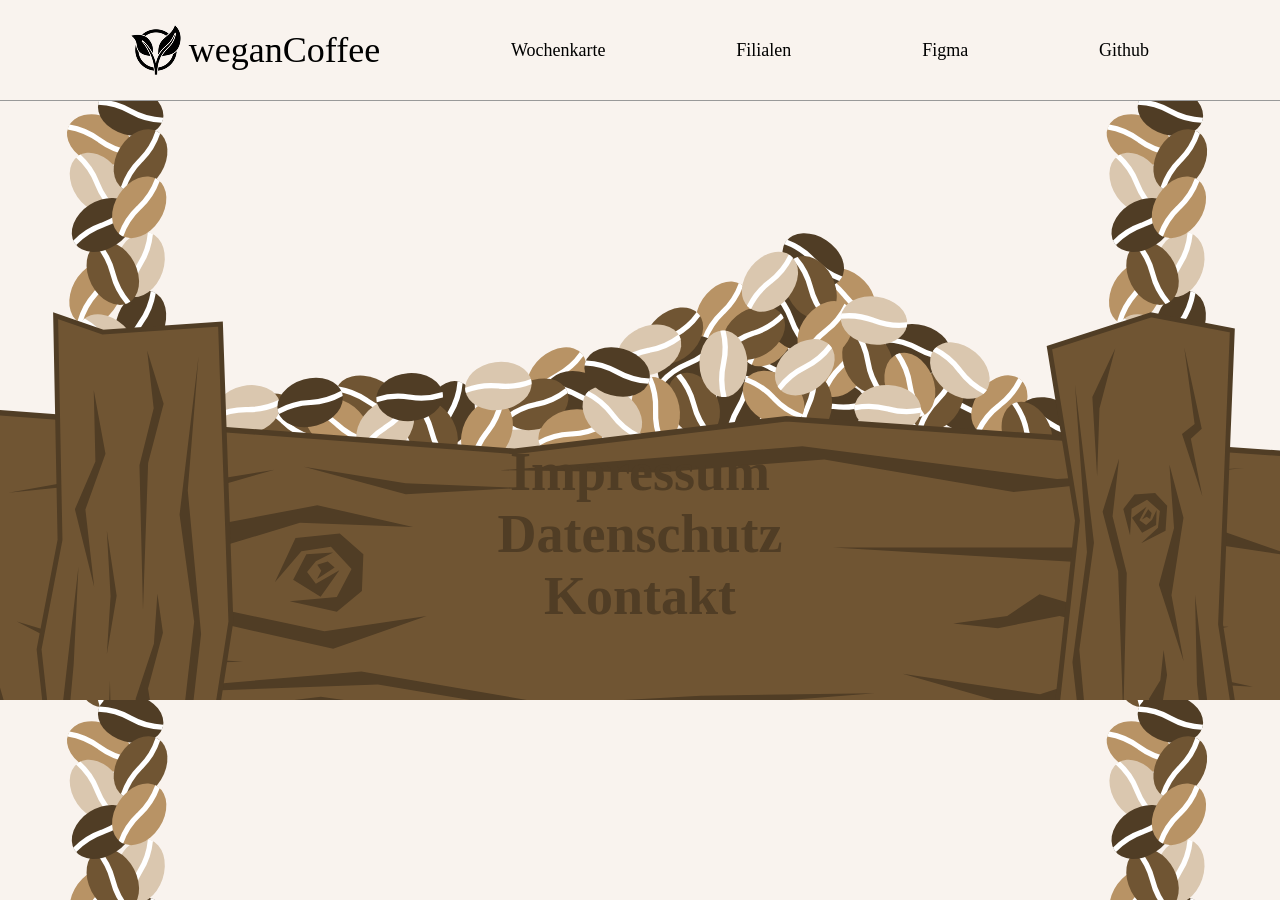
==== filialen.html @ f0439ddc "First Commit 04032026 only desktop index page is done" ====
<!DOCTYPE html>
<html lang="en">
  <head>
    <meta charset="UTF-8">
    <meta name="viewport" content="width=device-width, initial-scale=1.0">

    <title>Filialen</title>

    <link rel="stylesheet" href="css/style.css">
    <link rel="stylesheet" href="css/filialen.css">
  </head>

  <body>
    <header>
      <a class="logo" href="http://localhost:63342/weganCoffee/index.html">
        <img src="assets/logo.png" alt="logoWeganCoffee">
        weganCoffee
      </a>
      <a href="http://localhost:63342/weganCoffee/wochenkarte.html">Wochenkarte</a>
      <a href="http://localhost:63342/weganCoffee/filialen.html">Filialen</a>
      <a href="https://www.figma.com/design/1sMFuRxOw08nlSNqhdtdiP/WochenkarteVeganesCaf%C3%A9?t=Vv2VmoyF38XIyet4-0" target="_blank">Figma</a>
      <a href="https://github.com/Maxemeyer/weganCoffee" target="_blank">Github</a>
    </header>

    <main></main>

    <footer>
      <h1 class="footerLink">Impressum</h1>
      <h1 class="footerLink">Datenschutz</h1>
      <h1 class="footerLink">Kontakt</h1>
    </footer>
  </body>
</html>
---- css/style.css ----
:root {
    --color-white: #F9F3EE;
    --color-brown: #503D25;
    --color-grey: #999999;
    --color-black: #000000;

    --xl-text: 8vh;
    --l-text: 6vh;
    --m-text: 4vh;
    --s-text: 2vh;
}

* {
    margin: 0;
}

a {
    text-decoration: none;
    color: var(--color-black);
    font-size: var(--s-text);
}

h1 {
    font-size: var(--xl-text);
}

h2 {
    font-size: var(--l-text);
}

p {
    font-size: var(--m-text);
}

body {
    background-image: url("../assets/beanBackground.svg");
    background-size: contain;
    background-repeat: repeat-y;
    background-color: var(--color-white);

    color: var(--color-brown);
}

header {
    position: fixed;
    top: 0;
    left: 0;
    width: 100%;
    height: 100px;
    background: var(--color-white);
    border-bottom: 1px solid var(--color-grey);
    display: flex;
    align-items: center;
    justify-content: space-evenly;
    z-index: 1000;
}

.logo {
    display: flex;
    gap: 8px;
    align-items: center;
    font-size: var(--m-text);
}

footer {
    width: 100%;
    height: 700px;
    background-image: url("../assets/beanCrateFooter.svg");
    background-repeat: no-repeat;
    background-size: contain;
    background-position: bottom;
    display: flex;
    flex-direction: column;
}

.footerLink {
    position: relative;
    top: 63%;
    text-align: center;
    cursor: pointer;
    font-size: var(--l-text);
    font-weight: bold;
    color: var(--color-brown);
}
.footerLink:hover {
    color: var(--color-white);
}

@media (max-width: 800px) {
    body {
        background-image: url("../assets/beanBackgroundMobile.svg");
    }

    footer {
        background-image: url("../assets/beanCrateFooterMobile.svg");
        background-size: 100% 100%;
    }
}

@media (max-width: 600px) {
    footer {
        background-size: contain;
    }
}
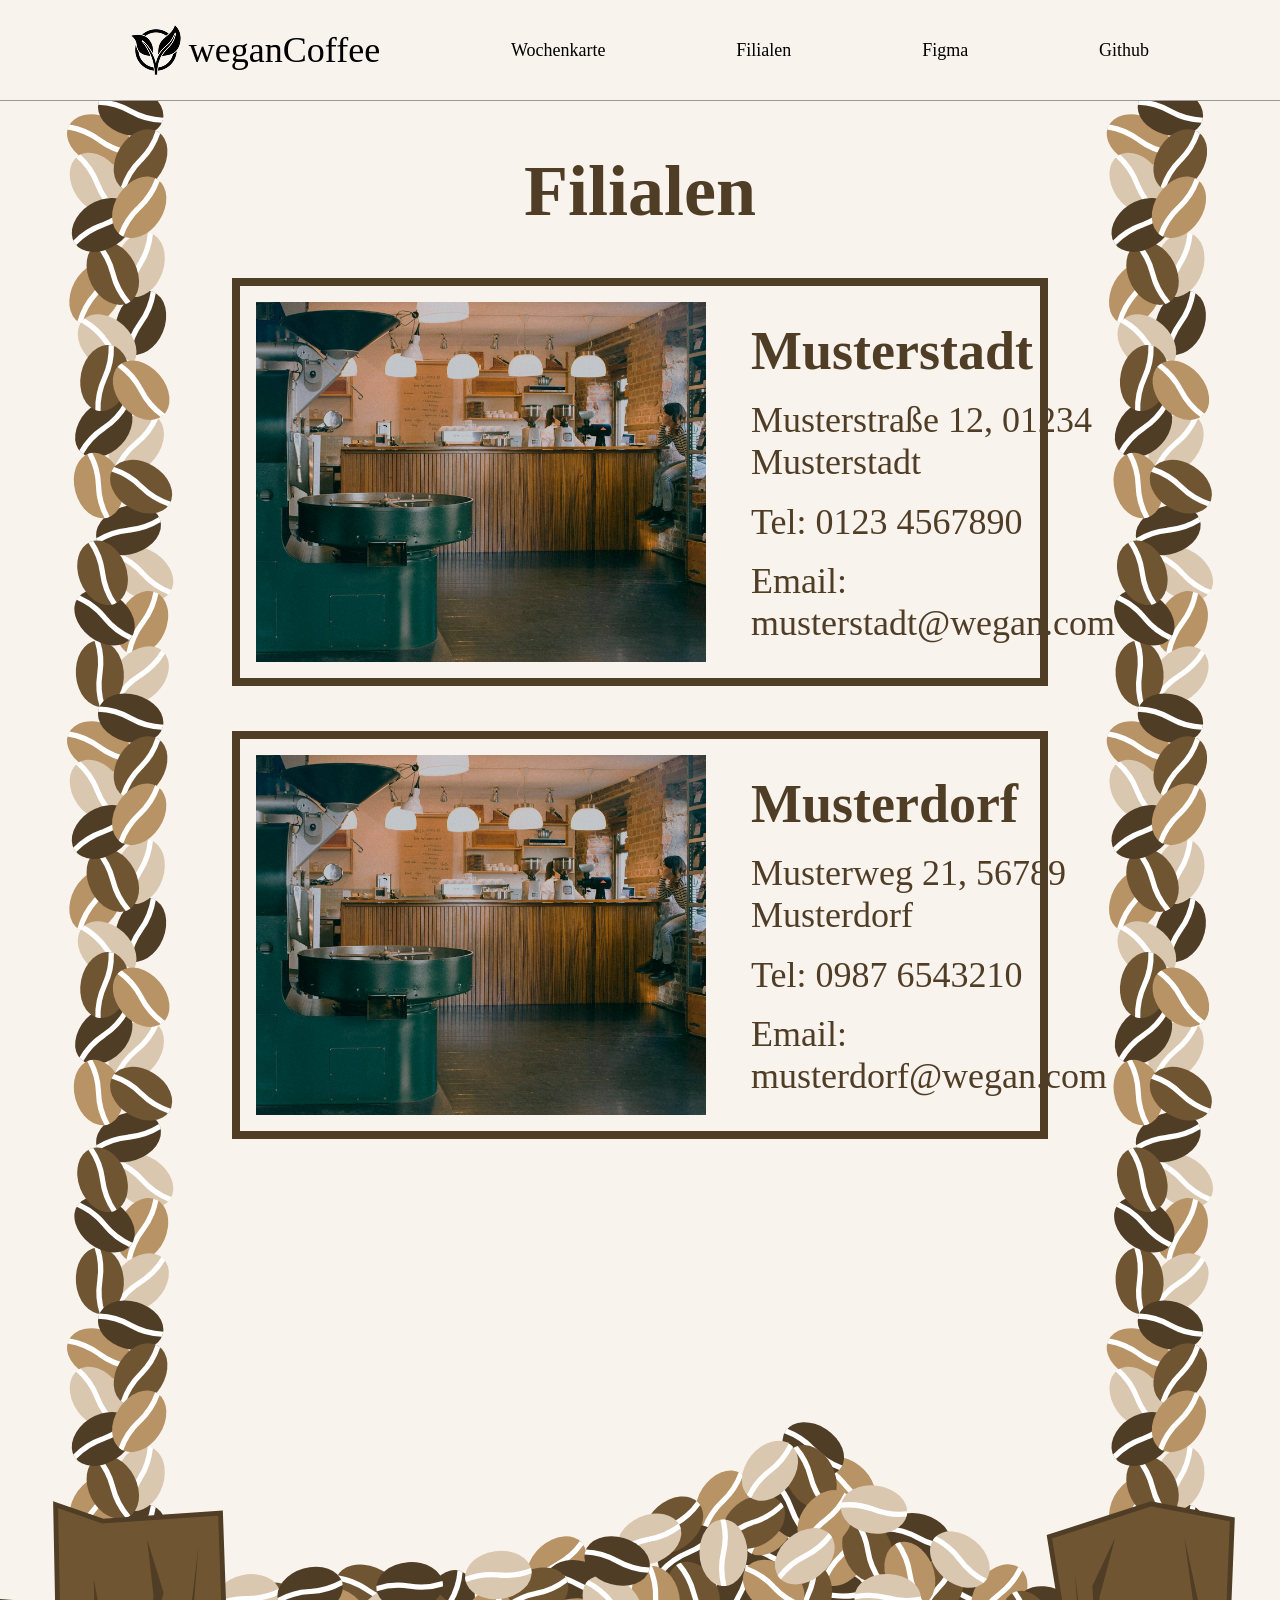
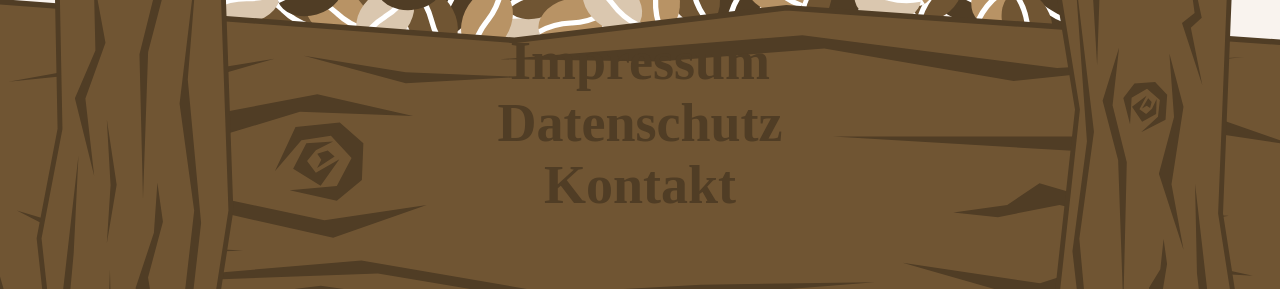
==== commit fdd4fa3c: "09032026-Desktop-Build" ====
--- a/filialen.html
+++ b/filialen.html
@@ -12,22 +12,44 @@
 
   <body>
     <header>
-      <a class="logo" href="http://localhost:63342/weganCoffee/index.html">
+      <a class="logo" href="https://maxemeyer.github.io/weganCoffee/index.html">
         <img src="assets/logo.png" alt="logoWeganCoffee">
         weganCoffee
       </a>
-      <a href="http://localhost:63342/weganCoffee/wochenkarte.html">Wochenkarte</a>
-      <a href="http://localhost:63342/weganCoffee/filialen.html">Filialen</a>
+      <a href="https://maxemeyer.github.io/weganCoffee/wochenkarte.html">Wochenkarte</a>
+      <a href="https://maxemeyer.github.io/weganCoffee/filialen.html">Filialen</a>
       <a href="https://www.figma.com/design/1sMFuRxOw08nlSNqhdtdiP/WochenkarteVeganesCaf%C3%A9?t=Vv2VmoyF38XIyet4-0" target="_blank">Figma</a>
       <a href="https://github.com/Maxemeyer/weganCoffee" target="_blank">Github</a>
     </header>
 
-    <main></main>
+    <main>
+      <h1>Filialen</h1>
+
+      <div class="filialenCard">
+        <img class="filialenImage" src="assets/cafeShop1.jpg" alt="cafeShop1">
+        <div class="infos">
+          <h2>Musterstadt</h2>
+          <p>Musterstraße 12, 01234 Musterstadt</p>
+          <p>Tel: 0123 4567890</p>
+          <p>Email: musterstadt@wegan.com</p>
+        </div>
+      </div>
+
+      <div class="filialenCard">
+        <img class="filialenImage" src="assets/cafeShop1.jpg" alt="cafeShop2">
+        <div class="infos">
+          <h2>Musterdorf</h2>
+          <p>Musterweg 21, 56789 Musterdorf</p>
+          <p>Tel: 0987 6543210</p>
+          <p>Email: musterdorf@wegan.com</p>
+        </div>
+      </div>
+    </main>
 
     <footer>
-      <h1 class="footerLink">Impressum</h1>
-      <h1 class="footerLink">Datenschutz</h1>
-      <h1 class="footerLink">Kontakt</h1>
+      <a class="footerLink">Impressum</a>
+      <a class="footerLink">Datenschutz</a>
+      <a class="footerLink">Kontakt</a>
     </footer>
   </body>
 </html>
--- a/css/style.css
+++ b/css/style.css
@@ -62,6 +62,10 @@
     font-size: var(--m-text);
 }
 
+main {
+    padding-top: 100px;
+}
+
 footer {
     width: 100%;
     height: 700px;
@@ -95,6 +99,13 @@
         background-image: url("../assets/beanCrateFooterMobile.svg");
         background-size: 100% 100%;
     }
+
+    :root{
+        --xl-text: 4vh;
+        --l-text: 3vh;
+        --m-text: 2vh;
+        --s-text: 1vh;
+    }
 }
 
 @media (max-width: 600px) {
--- a/css/filialen.css
+++ b/css/filialen.css
@@ -0,0 +1,30 @@
+main {
+    padding: 150px 0 50px 0;
+    display: flex;
+    flex-direction: column;
+    justify-content: center;
+    align-items: center;
+    gap: 5vh;
+}
+
+.filialenCard {
+    display: flex;
+    gap: 5vh;
+    border: solid 8px var(--color-brown);
+    padding: 16px;
+    width: 60vw;
+}
+
+.filialenImage {
+    width: 50vh;
+    height: 40vh;
+    object-fit: cover;
+    object-position: right;
+    filter: brightness(80%);
+}
+
+.infos {
+    display: flex;
+    flex-direction: column;
+    justify-content: space-evenly;
+}
